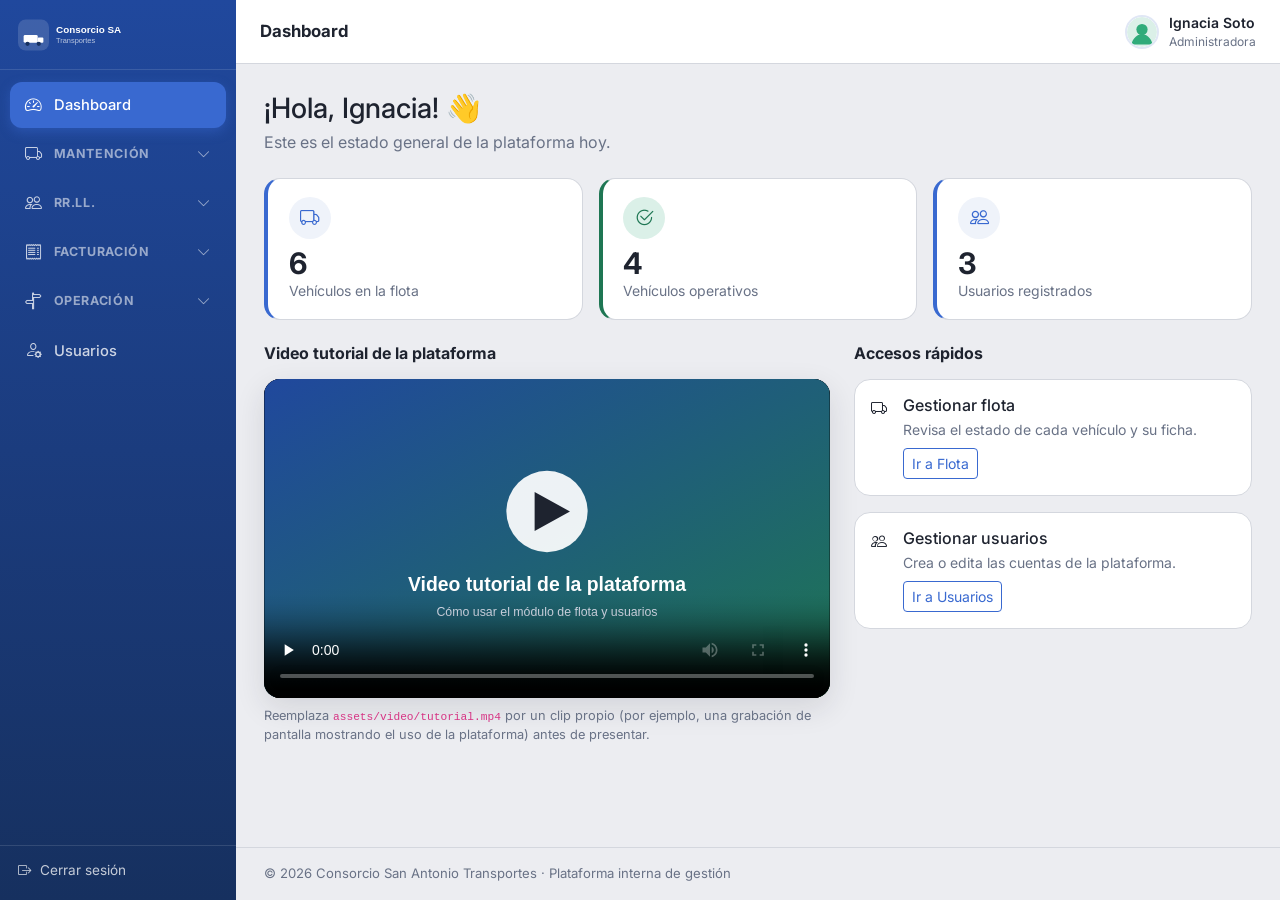
==== index.html @ f2d66c5b "version 1" ====
<!DOCTYPE html>
<html lang="es">
<head>
  <meta charset="UTF-8">
  <meta name="viewport" content="width=device-width, initial-scale=1.0">
  <title>Dashboard · Consorcio San Antonio Transportes</title>
  <meta name="description" content="Panel principal de la plataforma interna del Consorcio San Antonio Transportes.">

  <link rel="preconnect" href="https://fonts.googleapis.com">
  <link href="https://fonts.googleapis.com/css2?family=Inter:wght@400;500;600;700&display=swap" rel="stylesheet">
  <link href="https://cdn.jsdelivr.net/npm/bootstrap@5.3.3/dist/css/bootstrap.min.css" rel="stylesheet">
  <link href="https://cdn.jsdelivr.net/npm/bootstrap-icons@1.11.3/font/bootstrap-icons.min.css" rel="stylesheet">
  <link rel="stylesheet" href="css/styles.css">
</head>
<body data-page-title="Dashboard" data-base="">

  <div class="app-shell" id="app-shell">
    <div class="app-main">
      <main class="app-content" id="app-content">
                <section aria-labelledby="titulo-bienvenida" class="mb-4">
          <h1 id="titulo-bienvenida" class="h3 mb-1">¡Hola, Ignacia! 👋</h1>
          <p class="text-muted-brand mb-0">Este es el estado general de la plataforma hoy.</p>
        </section>

        <section aria-label="Indicadores generales" class="row g-3 mb-4">
          <div class="col-sm-6 col-lg-4">
            <article class="kpi-card">
              <span class="kpi-icon mb-2"><i class="bi bi-truck"></i></span>
              <div class="kpi-value" id="kpi-vehiculos">0</div>
              <div class="text-muted-brand small">Vehículos en la flota</div>
            </article>
          </div>
          <div class="col-sm-6 col-lg-4">
            <article class="kpi-card kpi-green">
              <span class="kpi-icon mb-2"><i class="bi bi-check2-circle"></i></span>
              <div class="kpi-value" id="kpi-operativos">0</div>
              <div class="text-muted-brand small">Vehículos operativos</div>
            </article>
          </div>
          <div class="col-sm-6 col-lg-4">
            <article class="kpi-card">
              <span class="kpi-icon mb-2"><i class="bi bi-people"></i></span>
              <div class="kpi-value" id="kpi-usuarios">0</div>
              <div class="text-muted-brand small">Usuarios registrados</div>
            </article>
          </div>
        </section>

        <section class="row g-4">
          <div class="col-lg-7">
            <h2 class="h6 section-heading mb-3">Video tutorial de la plataforma</h2>
            <div class="video-frame">
              <video controls poster="assets/img/video-poster.svg" preload="none">
                <source src="assets/video/tutorial.mp4" type="video/mp4">
                Tu navegador no puede reproducir este video.
              </video>
            </div>
            <p class="form-hint mt-2 mb-0">
              Reemplaza <code>assets/video/tutorial.mp4</code> por un clip propio (por ejemplo, una
              grabación de pantalla mostrando el uso de la plataforma) antes de presentar.
            </p>
          </div>

          <div class="col-lg-5">
            <h2 class="h6 section-heading mb-3">Accesos rápidos</h2>
            <div class="d-flex flex-column gap-3">
              <article class="entity-card p-3">
                <div class="d-flex align-items-start gap-3">
                  <span class="kpi-icon"><i class="bi bi-truck"></i></span>
                  <div>
                    <h3 class="h6 mb-1">Gestionar flota</h3>
                    <p class="small text-muted-brand mb-2">Revisa el estado de cada vehículo y su ficha.</p>
                    <a href="modules/mantencion/vehiculos.html" class="btn btn-sm btn-outline-primary">Ir a Flota</a>
                  </div>
                </div>
              </article>
              <article class="entity-card p-3">
                <div class="d-flex align-items-start gap-3">
                  <span class="kpi-icon kpi-green"><i class="bi bi-people"></i></span>
                  <div>
                    <h3 class="h6 mb-1">Gestionar usuarios</h3>
                    <p class="small text-muted-brand mb-2">Crea o edita las cuentas de la plataforma.</p>
                    <a href="modules/seguridad/usuarios.html" class="btn btn-sm btn-outline-primary">Ir a Usuarios</a>
                  </div>
                </div>
              </article>
            </div>
          </div>
        </section>

      
      </main>
    </div>
  </div>
  <script src="js/datos.js"></script>
  <script src="js/dashboard.js"></script>
  <script src="js/layout.js"></script>
</body>
</html>
---- css/styles.css ----
/* =========================================================================
   Consorcio San Antonio Transportes — hoja de estilos propia
   Se apoya en Bootstrap 5.3 para grid/formularios/componentes base, pero
   toda la identidad visual (colores, tipografía, layout de la plataforma,
   tarjetas, sidebar, video) se define acá.
   Paleta tomada de la marca real del sistema (azul primario / verde acento).
   ========================================================================= */

:root {
  --brand-blue: #3969d0;
  --brand-blue-dark: #20489d;
  --brand-blue-light: #eff3fa;
  --brand-blue-soft: #e0e7f5;
  --brand-green: #3bc48d;
  --brand-green-dark: #1e7653;
  --brand-green-soft: #dbf0e8;
  --brand-surface: #ecedf1;
  --brand-text: #1e232f;
  --brand-muted: #697286;
  --brand-border: #d4d7de;
  --sidebar-width: 236px;
  --topbar-height: 64px;
  --radius-lg: 16px;
  --radius-md: 12px;

  /* Overrides sobre las variables de Bootstrap para que TODOS sus
     componentes (botones, focus rings, links, badges) usen la marca. */
  --bs-primary: var(--brand-blue);
  --bs-primary-rgb: 57, 105, 208;
  --bs-success: var(--brand-green-dark);
  --bs-success-rgb: 30, 118, 83;
  --bs-body-color: var(--brand-text);
  --bs-body-bg: var(--brand-surface);
  --bs-link-color: var(--brand-blue);
  --bs-link-hover-color: var(--brand-blue-dark);
  --bs-border-radius: var(--radius-md);
  --bs-border-radius-lg: var(--radius-lg);
  --bs-font-sans-serif: "Inter", "Segoe UI", system-ui, sans-serif;
}

body {
  background-color: var(--brand-surface);
  color: var(--brand-text);
}

a {
  text-decoration: none;
}

.text-muted-brand {
  color: var(--brand-muted) !important;
}

.btn-primary {
  background-color: var(--brand-blue);
  border-color: var(--brand-blue);
}
.btn-primary:hover,
.btn-primary:focus {
  background-color: var(--brand-blue-dark);
  border-color: var(--brand-blue-dark);
}

.btn-success {
  background-color: var(--brand-green-dark);
  border-color: var(--brand-green-dark);
}
.btn-success:hover,
.btn-success:focus {
  background-color: var(--brand-green);
  border-color: var(--brand-green);
}

.btn-outline-primary {
  color: var(--brand-blue);
  border-color: var(--brand-blue);
}
.btn-outline-primary:hover {
  background-color: var(--brand-blue);
  border-color: var(--brand-blue);
}

/* =========================================================================
   Layout de plataforma: sidebar fija + topbar + contenido
   ========================================================================= */

.app-shell {
  min-height: 100vh;
  display: flex;
}

.app-sidebar {
  width: var(--sidebar-width);
  flex-shrink: 0;
  background: linear-gradient(180deg, var(--brand-blue-dark) 0%, #16305f 100%);
  color: #fff;
  display: flex;
  flex-direction: column;
  position: fixed;
  top: 0;
  bottom: 0;
  left: 0;
  z-index: 1030;
  transition: transform 0.25s ease;
}

.app-sidebar .brand {
  display: flex;
  align-items: center;
  gap: 0.6rem;
  padding: 1.1rem 1.1rem;
  border-bottom: 1px solid rgba(255, 255, 255, 0.12);
}

.app-sidebar .brand img {
  height: 34px;
}

.app-sidebar .brand strong {
  font-size: 0.95rem;
  line-height: 1.15;
  display: block;
}

.app-sidebar .brand small {
  color: rgba(255, 255, 255, 0.65);
  font-size: 0.72rem;
}

.app-sidebar nav {
  flex: 1;
  padding: 0.75rem 0.6rem;
  overflow-y: auto;
}

.app-sidebar .nav-link {
  color: rgba(255, 255, 255, 0.78);
  border-radius: var(--radius-md);
  padding: 0.65rem 0.9rem;
  margin-bottom: 0.2rem;
  display: flex;
  align-items: center;
  gap: 0.65rem;
  font-size: 0.92rem;
  font-weight: 500;
}

.app-sidebar .nav-link i {
  font-size: 1.05rem;
  width: 1.2rem;
  text-align: center;
}

.app-sidebar .nav-link:hover {
  background: rgba(255, 255, 255, 0.08);
  color: #fff;
}

.app-sidebar .nav-link.active {
  background: var(--brand-blue);
  color: #fff;
  box-shadow: 0 4px 12px rgba(57, 105, 208, 0.45);
}

/* Grupos de módulo del sidebar (Mantención, RR.LL., Facturación, Operaciones),
   con <details>/<summary> nativo — sin JS ni bundle de Bootstrap. */
.app-sidebar .nav-group {
  margin-bottom: 0.2rem;
}

.app-sidebar .nav-group summary {
  list-style: none;
  cursor: pointer;
  display: flex;
  align-items: center;
  gap: 0.65rem;
  padding: 0.65rem 0.9rem;
  border-radius: var(--radius-md);
  font-size: 0.78rem;
  font-weight: 700;
  text-transform: uppercase;
  letter-spacing: 0.05em;
  color: rgba(255, 255, 255, 0.55);
}

.app-sidebar .nav-group summary::-webkit-details-marker {
  display: none;
}

.app-sidebar .nav-group summary:hover {
  color: #fff;
  background: rgba(255, 255, 255, 0.06);
}

.app-sidebar .nav-group summary i.bi-truck,
.app-sidebar .nav-group summary i.bi-people,
.app-sidebar .nav-group summary i.bi-receipt,
.app-sidebar .nav-group summary i.bi-signpost-split {
  font-size: 1.05rem;
  width: 1.2rem;
  text-align: center;
  color: rgba(255, 255, 255, 0.75);
}

.app-sidebar .nav-group summary .chevron {
  margin-left: auto;
  transition: transform 0.15s ease;
  font-size: 0.85rem;
}

.app-sidebar .nav-group[open] summary .chevron {
  transform: rotate(180deg);
}

.app-sidebar .nav-group .nav-link {
  padding-left: 1.5rem;
  font-size: 0.86rem;
}

.app-sidebar .sidebar-footer {
  padding: 0.9rem 1.1rem 1.2rem;
  border-top: 1px solid rgba(255, 255, 255, 0.12);
}

.app-sidebar .sidebar-footer a {
  color: rgba(255, 255, 255, 0.75);
  font-size: 0.85rem;
  display: flex;
  align-items: center;
  gap: 0.5rem;
}
.app-sidebar .sidebar-footer a:hover {
  color: #fff;
}

.app-main {
  margin-left: var(--sidebar-width);
  flex: 1;
  min-width: 0;
  display: flex;
  flex-direction: column;
}

.app-topbar {
  height: var(--topbar-height);
  background: #fff;
  border-bottom: 1px solid var(--brand-border);
  display: flex;
  align-items: center;
  justify-content: space-between;
  padding: 0 1.5rem;
  position: sticky;
  top: 0;
  z-index: 1020;
}

.app-topbar .page-title {
  font-weight: 700;
  font-size: 1.05rem;
}

.app-topbar .user-chip {
  display: flex;
  align-items: center;
  gap: 0.6rem;
}

.app-topbar .user-chip img {
  width: 34px;
  height: 34px;
  border-radius: 50%;
  border: 2px solid var(--brand-blue-soft);
}

.app-content {
  padding: 1.75rem;
  flex: 1;
}

.sidebar-toggle {
  display: none;
}

@media (max-width: 991.98px) {
  .app-sidebar {
    transform: translateX(-100%);
  }
  .app-sidebar.open {
    transform: translateX(0);
  }
  .app-main {
    margin-left: 0;
  }
  .sidebar-toggle {
    display: inline-flex;
  }
}

/* =========================================================================
   Tarjetas KPI del dashboard
   ========================================================================= */

.kpi-card {
  border: 1px solid var(--brand-border);
  border-left: 4px solid var(--brand-blue);
  border-radius: var(--radius-lg);
  background: #fff;
  padding: 1.15rem 1.3rem;
  height: 100%;
}

.kpi-card.kpi-green {
  border-left-color: var(--brand-green-dark);
}

.kpi-card .kpi-icon {
  width: 42px;
  height: 42px;
  border-radius: 50%;
  display: inline-flex;
  align-items: center;
  justify-content: center;
  background: var(--brand-blue-light);
  color: var(--brand-blue);
  font-size: 1.2rem;
}

.kpi-card.kpi-green .kpi-icon {
  background: var(--brand-green-soft);
  color: var(--brand-green-dark);
}

.kpi-card .kpi-value {
  font-size: 1.85rem;
  font-weight: 700;
  line-height: 1.1;
}

/* =========================================================================
   Video tutorial embebido
   ========================================================================= */

.video-frame {
  border-radius: var(--radius-lg);
  overflow: hidden;
  box-shadow: 0 10px 30px rgba(30, 35, 47, 0.12);
  background: #000;
}

.video-frame video {
  width: 100%;
  display: block;
  max-height: 360px;
  background: #000;
}

/* =========================================================================
   Tarjetas de listados (flota / usuarios)
   ========================================================================= */

.entity-card {
  border: 1px solid var(--brand-border);
  border-radius: var(--radius-lg);
  background: #fff;
  overflow: hidden;
  height: 100%;
  transition: transform 0.15s ease, box-shadow 0.15s ease;
}

.entity-card:hover {
  transform: translateY(-3px);
  box-shadow: 0 12px 24px rgba(30, 35, 47, 0.1);
}

.entity-card img.entity-thumb {
  width: 100%;
  height: 140px;
  object-fit: cover;
  background: var(--brand-blue-light);
}

.entity-card .entity-avatar {
  width: 56px;
  height: 56px;
  border-radius: 50%;
  object-fit: cover;
}

.badge-estado {
  font-weight: 600;
  letter-spacing: 0.02em;
}

.search-bar {
  position: relative;
}

.search-bar i {
  position: absolute;
  left: 0.9rem;
  top: 50%;
  transform: translateY(-50%);
  color: var(--brand-muted);
}

.search-bar input {
  padding-left: 2.3rem;
}

/* =========================================================================
   Formularios: feedback personalizado
   ========================================================================= */

.form-label {
  font-weight: 600;
  font-size: 0.88rem;
}

.form-hint {
  font-size: 0.8rem;
  color: var(--brand-muted);
}

.form-control:focus,
.form-select:focus {
  border-color: var(--brand-blue);
  box-shadow: 0 0 0 0.2rem rgba(57, 105, 208, 0.18);
}

.invalid-feedback {
  font-weight: 500;
}

.valid-feedback {
  font-weight: 500;
  color: var(--brand-green-dark);
}

.form-section-title {
  font-size: 0.78rem;
  font-weight: 700;
  text-transform: uppercase;
  letter-spacing: 0.06em;
  color: var(--brand-muted);
  margin-bottom: 0.75rem;
}

/* Grupo de checkboxes en "chip" (categorías, tipos de carga, días de semana) */
.chip-check {
  display: flex;
  flex-wrap: wrap;
  gap: 0.5rem;
}

.chip-check .form-check {
  border: 1px solid var(--brand-border);
  border-radius: 999px;
  padding: 0.35rem 0.9rem 0.35rem 2rem;
  margin: 0;
  background: #fff;
}

.chip-check .form-check-input:checked ~ .form-check-label {
  color: var(--brand-blue-dark);
  font-weight: 600;
}

.chip-check .form-check-input {
  margin-left: -1.5rem;
}

/* Bloque que se muestra/oculta según un switch u opción (ej. "¿Es exclusivo?",
   "¿Certificado Scania?", campos según motivo de viaje). */
.conditional-section {
  border: 1px dashed var(--brand-border);
  border-radius: var(--radius-md);
  background: var(--brand-blue-light);
  padding: 1rem;
  margin-top: 0.5rem;
}

.form-check.form-switch .form-check-input {
  width: 2.4rem;
  height: 1.3rem;
}

/* Filas dinámicas (ej. turnos de un cliente): agregar/quitar filas de formulario. */
.dynamic-row {
  border: 1px solid var(--brand-border);
  border-radius: var(--radius-md);
  padding: 0.9rem;
  margin-bottom: 0.75rem;
  background: #fff;
  position: relative;
}

.dynamic-row .btn-quitar-fila {
  position: absolute;
  top: 0.5rem;
  right: 0.5rem;
}

/* Modales de alta/edición y fichas (todas las entidades pasan por aquí) */
.modal-content {
  border-radius: var(--radius-lg);
  border: none;
}

.modal-header {
  border-bottom: 1px solid var(--brand-border);
}

.modal-header .modal-title {
  font-weight: 700;
}

/* =========================================================================
   Pestañas dentro de una ficha (Cliente: Datos/Contratos/Solicitudes;
   Contrato: Datos/Rutas; Viaje: Resumen/Tramos/Gastos/Transferencias)
   ========================================================================= */

.tabs-nav {
  display: flex;
  gap: 4px;
  border-bottom: 1px solid var(--brand-border);
  margin-bottom: 1rem;
  flex-wrap: wrap;
}

.tabs-nav button {
  border: none;
  background: none;
  padding: 0.55rem 0.9rem;
  font-size: 0.86rem;
  font-weight: 600;
  color: var(--brand-muted);
  border-bottom: 2px solid transparent;
  cursor: pointer;
}

.tabs-nav button:hover {
  color: var(--brand-text);
}

.tabs-nav button.active {
  color: var(--brand-blue);
  border-bottom-color: var(--brand-blue);
}

.tab-panel[hidden] {
  display: none;
}

/* Ficha anidada (ej. ficha de Contrato abierta desde la ficha de Cliente): mismo look que
   .entity-card pero sin sombra propia, para no "flotar" doblemente dentro del modal padre. */
.nested-card {
  border: 1px solid var(--brand-border);
  border-radius: var(--radius-md);
  background: #fff;
  padding: 1rem;
}

/* Tabla simple de solo lectura (Gastos, Tramos, Transferencias dentro de una ficha) */
.mini-table {
  width: 100%;
  border-collapse: collapse;
  font-size: 0.82rem;
}

.mini-table th {
  text-align: left;
  color: var(--brand-muted);
  font-weight: 600;
  padding: 0.35rem 0.5rem;
  border-bottom: 1px solid var(--brand-border);
}

.mini-table td {
  padding: 0.4rem 0.5rem;
  border-bottom: 1px solid var(--brand-border);
}

.mini-table tr:last-child td {
  border-bottom: none;
}

/* Aviso "comparte tracto con..." en Preasignación */
.chip-nota {
  display: inline-block;
  font-size: 0.72rem;
  color: var(--brand-blue-dark);
  background: var(--brand-blue-light);
  border-radius: 999px;
  padding: 0.15rem 0.55rem;
  margin-top: 0.25rem;
}

/* =========================================================================
   Pantalla de login (fuera del app-shell)
   ========================================================================= */

.auth-page {
  min-height: 100vh;
  display: flex;
  align-items: center;
  justify-content: center;
  background: linear-gradient(135deg, var(--brand-blue-light) 0%, var(--brand-surface) 60%);
  padding: 1.5rem;
}

.auth-card {
  max-width: 940px;
  width: 100%;
  border-radius: var(--radius-lg);
  overflow: hidden;
  box-shadow: 0 20px 45px rgba(30, 35, 47, 0.14);
}

.auth-illustration {
  background: var(--brand-blue-light);
  display: flex;
  align-items: center;
  justify-content: center;
  padding: 2rem;
}

.auth-illustration img {
  max-width: 100%;
}

.auth-form-side {
  background: #fff;
  padding: 2.75rem 2.5rem;
}

/* =========================================================================
   Utilidades generales
   ========================================================================= */

.site-footer {
  border-top: 1px solid var(--brand-border);
  padding: 1rem 1.75rem;
  font-size: 0.82rem;
  color: var(--brand-muted);
}

.section-heading {
  font-weight: 700;
}

.fade-in {
  animation: fadeIn 0.35s ease;
}

@keyframes fadeIn {
  from { opacity: 0; transform: translateY(6px); }
  to { opacity: 1; transform: translateY(0); }
}
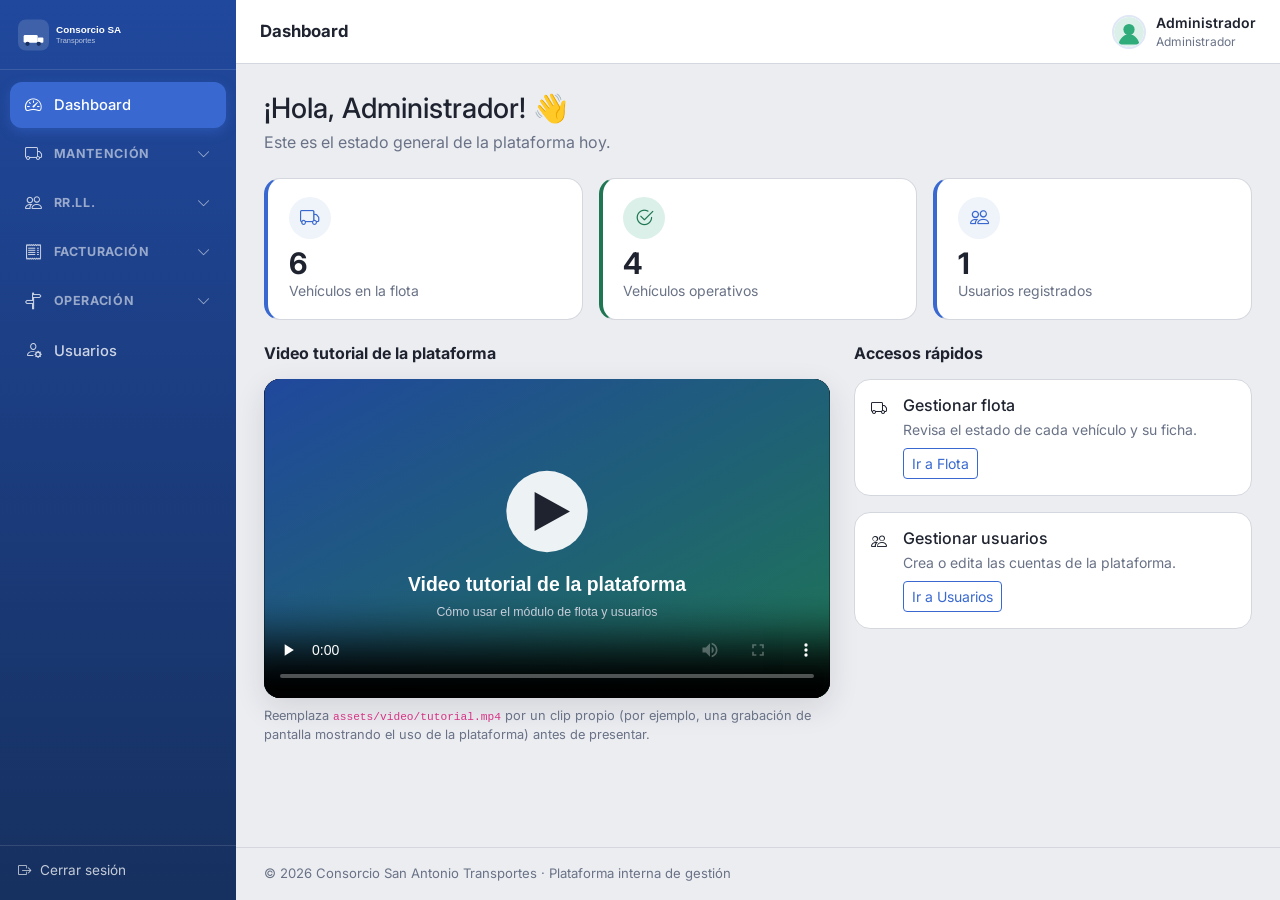
==== commit 317fd986: "fix visual - validacion" ====
--- a/index.html
+++ b/index.html
@@ -18,7 +18,7 @@
     <div class="app-main">
       <main class="app-content" id="app-content">
                 <section aria-labelledby="titulo-bienvenida" class="mb-4">
-          <h1 id="titulo-bienvenida" class="h3 mb-1">¡Hola, Ignacia! 👋</h1>
+          <h1 id="titulo-bienvenida" class="h3 mb-1">¡Hola, Administrador! 👋</h1>
           <p class="text-muted-brand mb-0">Este es el estado general de la plataforma hoy.</p>
         </section>
 
